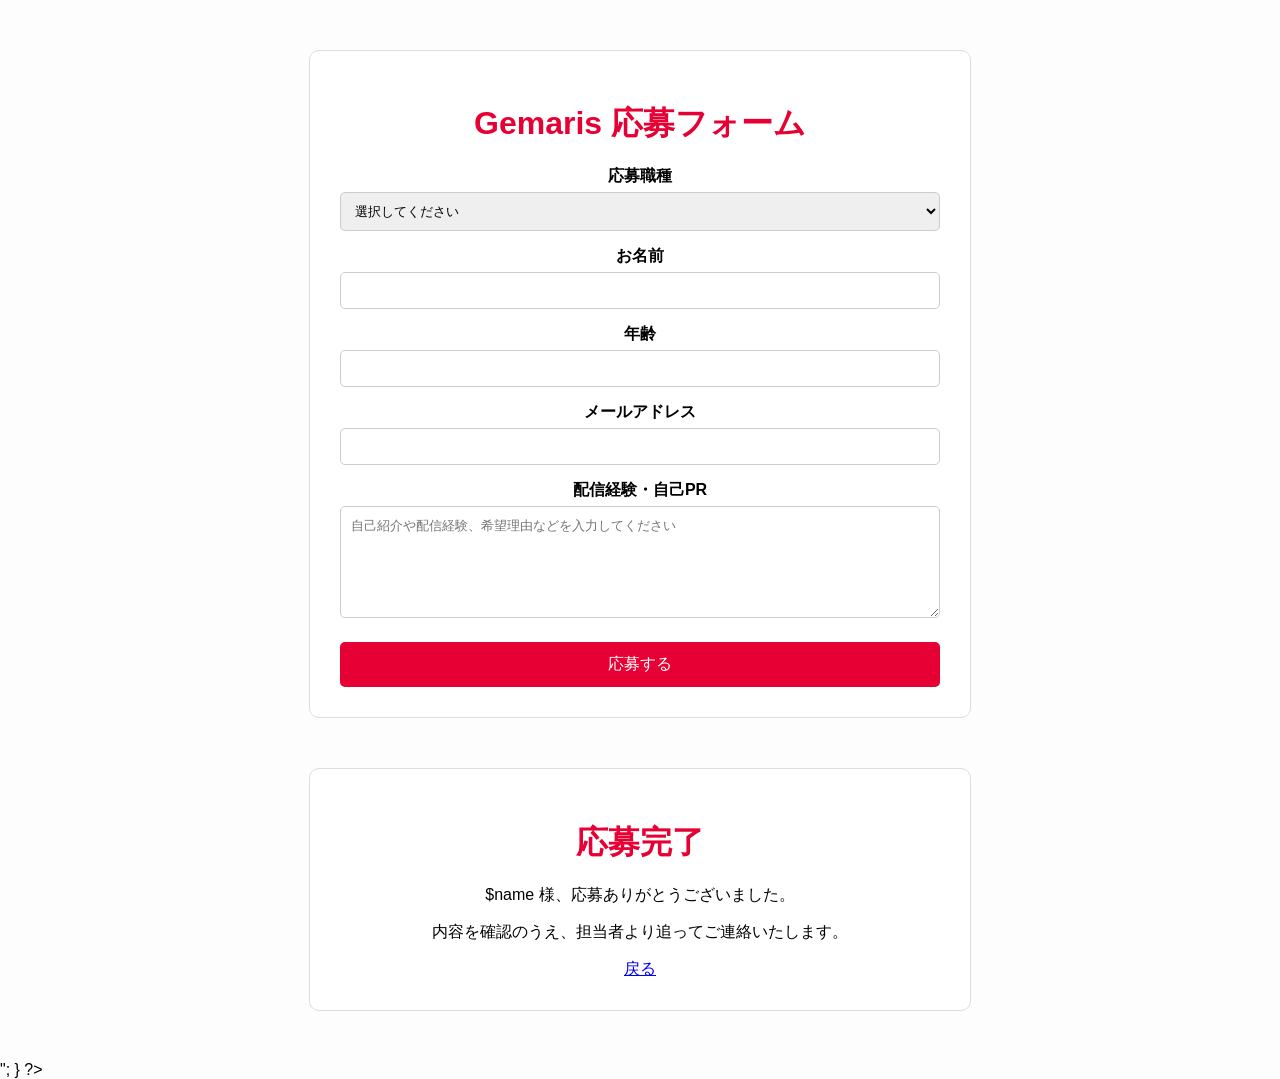
==== apply.html @ 2de3dd11 "Add files via upload" ====
<!DOCTYPE html>
<html lang="ja">
<head>
<meta charset="UTF-8">
<meta name="viewport" content="width=device-width, initial-scale=1.0">
<title>Gemaris 応募フォーム</title>
<style>
body { font-family: Arial; background:#fdfdfd; margin:0; padding:0; }
.container { max-width:600px; margin:50px auto; padding:30px; border:1px solid #ddd; border-radius:10px; background:#fff; }
h1 { text-align:center; margin-bottom:20px; color:#e60033; }
label { display:block; margin-top:15px; font-weight:bold; }
input, select, textarea { width:100%; padding:10px; margin-top:5px; border-radius:5px; border:1px solid #ccc; box-sizing:border-box; }
button { margin-top:20px; padding:12px; width:100%; background:#e60033; color:#fff; font-size:16px; border:none; border-radius:5px; cursor:pointer; }
button:hover { background:#cc0033; }
</style>
</head>
<body>
<div class="container">
<h1>Gemaris 応募フォーム</h1>
<form action="submit_form.php" method="POST">
  <label for="role">応募職種</label>
  <select id="role" name="role" required>
    <option value="">選択してください</option>
    <option value="ライバー">ライバー</option>
    <option value="ライバー兼マネージャー">ライバー兼マネージャー</option>
    <option value="スカウト">スカウト</option>
  </select>

  <label for="name">お名前</label>
  <input type="text" id="name" name="name" required>

  <label for="age">年齢</label>
  <input type="number" id="age" name="age" min="13" required>

  <label for="email">メールアドレス</label>
  <input type="email" id="email" name="email" required>

  <label for="experience">配信経験・自己PR</label>
  <textarea id="experience" name="experience" rows="6" placeholder="自己紹介や配信経験、希望理由などを入力してください" required></textarea>

  <button type="submit">応募する</button>
</form>
</div>
</body>
</html>

<?php
if($_SERVER["REQUEST_METHOD"]=="POST") {
    $role = htmlspecialchars($_POST['role']);
    $name = htmlspecialchars($_POST['name']);
    $age = htmlspecialchars($_POST['age']);
    $email = htmlspecialchars($_POST['email']);
    $experience = htmlspecialchars($_POST['experience']);

    // CSVに保存（応募者データをサーバーに保存）
    $file = 'applications.csv';
    $data = [$role, $name, $age, $email, $experience, date("Y-m-d H:i:s")];
    $fp = fopen($file, 'a');
    fputcsv($fp, $data);
    fclose($fp);

    // 管理者へ通知メール
    $admin_email = "info@wwwgemaris.com"; // ここを管理者メールに変更
    $subject = "新規応募：$name ($role)";
    $message = "応募情報\n\n職種: $role\n名前: $name\n年齢: $age\nメール: $email\n自己PR:\n$experience\n";
    $headers = "From: info@wwwgemaris.com";
    mail($admin_email, $subject, $message, $headers);

    // 応募者へ自動返信メール
    $user_subject = "【Gemaris】応募ありがとうございます";
    $user_message = "$name 様\n\nこの度はGemarisへのご応募ありがとうございます。\n内容を確認のうえ、担当より追ってご連絡いたします。\n\nGemaris運営事務局";
    $user_headers = "From: info@wwwgemaris.com";
    mail($email, $user_subject, $user_message, $user_headers);

    // 完了画面
    echo "<!DOCTYPE html>
    <html lang='ja'>
    <head>
    <meta charset='UTF-8'>
    <meta name='viewport' content='width=device-width, initial-scale=1.0'>
    <title>応募完了</title>
    <style>
    body { font-family: Arial; background:#fdfdfd; margin:0; padding:0; }
    .container { max-width:600px; margin:50px auto; padding:30px; border:1px solid #ddd; border-radius:10px; background:#fff; text-align:center; }
    h1 { color:#e60033; }
    </style>
    </head>
    <body>
    <div class='container'>
    <h1>応募完了</h1>
    <p>$name 様、応募ありがとうございました。</p>
    <p>内容を確認のうえ、担当者より追ってご連絡いたします。</p>
    <a href='index.html'>戻る</a>
    </div>
    </body>
    </html>";
}
?>
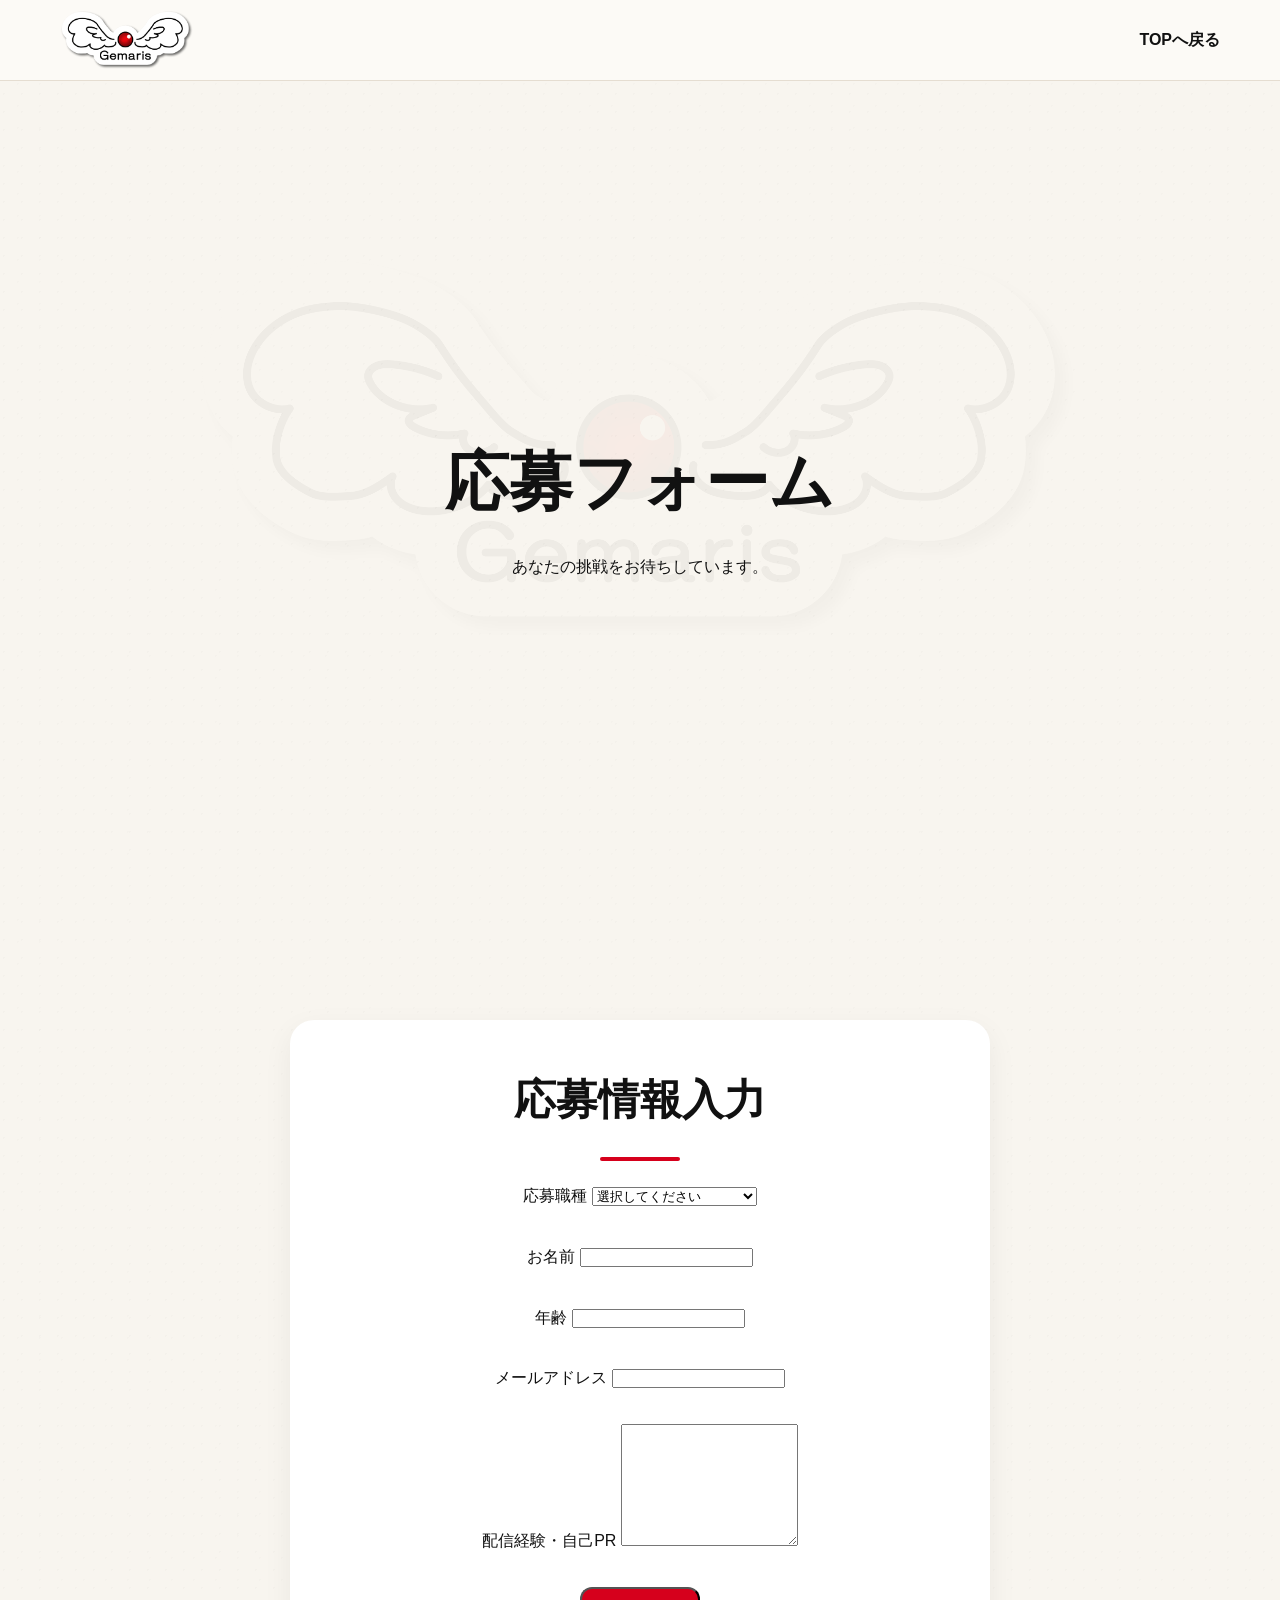
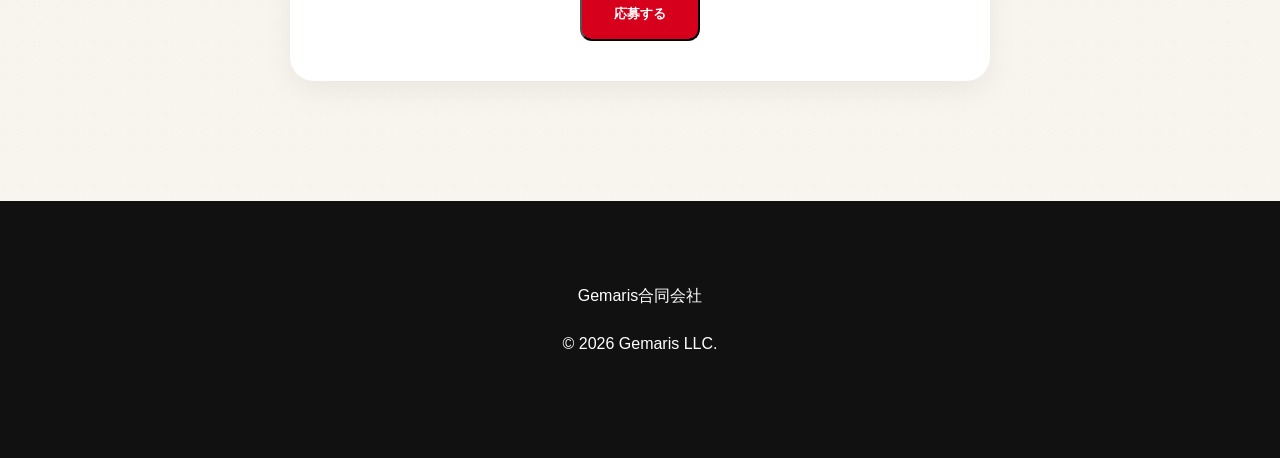
==== commit 60facc4e: "Revamp application form with new layout and styles Updated the application form layout and added a h" ====
--- a/apply.html
+++ b/apply.html
@@ -1,98 +1,209 @@
 <!DOCTYPE html>
 <html lang="ja">
+
 <head>
+
 <meta charset="UTF-8">
 <meta name="viewport" content="width=device-width, initial-scale=1.0">
-<title>Gemaris 応募フォーム</title>
-<style>
-body { font-family: Arial; background:#fdfdfd; margin:0; padding:0; }
-.container { max-width:600px; margin:50px auto; padding:30px; border:1px solid #ddd; border-radius:10px; background:#fff; }
-h1 { text-align:center; margin-bottom:20px; color:#e60033; }
-label { display:block; margin-top:15px; font-weight:bold; }
-input, select, textarea { width:100%; padding:10px; margin-top:5px; border-radius:5px; border:1px solid #ccc; box-sizing:border-box; }
-button { margin-top:20px; padding:12px; width:100%; background:#e60033; color:#fff; font-size:16px; border:none; border-radius:5px; cursor:pointer; }
-button:hover { background:#cc0033; }
-</style>
+
+<title>
+応募フォーム | Gemaris
+</title>
+
+<link rel="stylesheet" href="css/style.css">
+
 </head>
+
 <body>
+
+<header class="header">
+
+<div class="container header-inner">
+
+<a href="index.html">
+
+<img
+src="images/image(24).png"
+alt="Gemaris"
+class="logo">
+
+</a>
+
+<nav>
+
+<a href="index.html">
+TOPへ戻る
+</a>
+
+</nav>
+
+</div>
+
+</header>
+
+<section class="hero">
+
+<div class="hero-background">
+
+<img
+src="images/image(24).png"
+alt=""
+class="hero-logo-bg">
+
+</div>
+
+<div class="container hero-inner">
+
+<h1>
+
+応募フォーム
+
+</h1>
+
+<p class="hero-text">
+
+あなたの挑戦をお待ちしています。
+
+</p>
+
+</div>
+
+</section>
+
+<section class="section">
+
 <div class="container">
-<h1>Gemaris 応募フォーム</h1>
-<form action="submit_form.php" method="POST">
-  <label for="role">応募職種</label>
-  <select id="role" name="role" required>
-    <option value="">選択してください</option>
-    <option value="ライバー">ライバー</option>
-    <option value="ライバー兼マネージャー">ライバー兼マネージャー</option>
-    <option value="スカウト">スカウト</option>
-  </select>
-
-  <label for="name">お名前</label>
-  <input type="text" id="name" name="name" required>
-
-  <label for="age">年齢</label>
-  <input type="number" id="age" name="age" min="13" required>
-
-  <label for="email">メールアドレス</label>
-  <input type="email" id="email" name="email" required>
-
-  <label for="experience">配信経験・自己PR</label>
-  <textarea id="experience" name="experience" rows="6" placeholder="自己紹介や配信経験、希望理由などを入力してください" required></textarea>
-
-  <button type="submit">応募する</button>
+
+<div class="company-link-card">
+
+<h2>
+
+応募情報入力
+
+</h2>
+
+<form
+action="submit_form.php"
+method="POST">
+
+<label>
+
+応募職種
+
+</label>
+
+<select
+name="role"
+required>
+
+<option value="">
+選択してください
+</option>
+
+<option value="ライバー">
+ライバー
+</option>
+
+<option value="ライバー兼マネージャー">
+ライバー兼マネージャー
+</option>
+
+<option value="スカウト">
+スカウト
+</option>
+
+</select>
+
+<br><br>
+
+<label>
+
+お名前
+
+</label>
+
+<input
+type="text"
+name="name"
+required>
+
+<br><br>
+
+<label>
+
+年齢
+
+</label>
+
+<input
+type="number"
+name="age"
+min="13"
+required>
+
+<br><br>
+
+<label>
+
+メールアドレス
+
+</label>
+
+<input
+type="email"
+name="email"
+required>
+
+<br><br>
+
+<label>
+
+配信経験・自己PR
+
+</label>
+
+<textarea
+name="experience"
+rows="8"
+required></textarea>
+
+<br><br>
+
+<button
+type="submit"
+class="button apply-button">
+
+応募する
+
+</button>
+
 </form>
-</div>
+
+</div>
+
+</div>
+
+</section>
+
+<footer class="footer">
+
+<div class="container">
+
+<p>
+
+Gemaris合同会社
+
+</p>
+
+<p>
+
+© 2026 Gemaris LLC.
+
+</p>
+
+</div>
+
+</footer>
+
 </body>
 </html>
-
-<?php
-if($_SERVER["REQUEST_METHOD"]=="POST") {
-    $role = htmlspecialchars($_POST['role']);
-    $name = htmlspecialchars($_POST['name']);
-    $age = htmlspecialchars($_POST['age']);
-    $email = htmlspecialchars($_POST['email']);
-    $experience = htmlspecialchars($_POST['experience']);
-
-    // CSVに保存（応募者データをサーバーに保存）
-    $file = 'applications.csv';
-    $data = [$role, $name, $age, $email, $experience, date("Y-m-d H:i:s")];
-    $fp = fopen($file, 'a');
-    fputcsv($fp, $data);
-    fclose($fp);
-
-    // 管理者へ通知メール
-    $admin_email = "info@wwwgemaris.com"; // ここを管理者メールに変更
-    $subject = "新規応募：$name ($role)";
-    $message = "応募情報\n\n職種: $role\n名前: $name\n年齢: $age\nメール: $email\n自己PR:\n$experience\n";
-    $headers = "From: info@wwwgemaris.com";
-    mail($admin_email, $subject, $message, $headers);
-
-    // 応募者へ自動返信メール
-    $user_subject = "【Gemaris】応募ありがとうございます";
-    $user_message = "$name 様\n\nこの度はGemarisへのご応募ありがとうございます。\n内容を確認のうえ、担当より追ってご連絡いたします。\n\nGemaris運営事務局";
-    $user_headers = "From: info@wwwgemaris.com";
-    mail($email, $user_subject, $user_message, $user_headers);
-
-    // 完了画面
-    echo "<!DOCTYPE html>
-    <html lang='ja'>
-    <head>
-    <meta charset='UTF-8'>
-    <meta name='viewport' content='width=device-width, initial-scale=1.0'>
-    <title>応募完了</title>
-    <style>
-    body { font-family: Arial; background:#fdfdfd; margin:0; padding:0; }
-    .container { max-width:600px; margin:50px auto; padding:30px; border:1px solid #ddd; border-radius:10px; background:#fff; text-align:center; }
-    h1 { color:#e60033; }
-    </style>
-    </head>
-    <body>
-    <div class='container'>
-    <h1>応募完了</h1>
-    <p>$name 様、応募ありがとうございました。</p>
-    <p>内容を確認のうえ、担当者より追ってご連絡いたします。</p>
-    <a href='index.html'>戻る</a>
-    </div>
-    </body>
-    </html>";
-}
-?>
--- a/css/style.css
+++ b/css/style.css
@@ -0,0 +1,1294 @@
+:root{
+
+  --gem-red:#D6001C;
+  --gem-red-dark:#B50018;
+
+  --gem-black:#111111;
+  --gem-gray:#666666;
+
+  --gem-paper:#F8F5EF;
+  --gem-paper-light:#FCFAF6;
+
+  --gem-border:#E5DDD1;
+
+  --discord:#5865F2;
+
+  --shadow:
+  0 10px 30px rgba(0,0,0,.06);
+
+}
+
+*{
+  margin:0;
+  padding:0;
+  box-sizing:border-box;
+}
+
+html{
+  scroll-behavior:smooth;
+}
+
+body{
+
+  font-family:
+  "Hiragino Sans",
+  "Yu Gothic",
+  sans-serif;
+
+  color:var(--gem-black);
+
+  line-height:1.9;
+
+  background:
+
+  radial-gradient(
+  circle at 20% 20%,
+  rgba(0,0,0,.015) 1px,
+  transparent 1px),
+
+  radial-gradient(
+  circle at 80% 80%,
+  rgba(0,0,0,.01) 1px,
+  transparent 1px),
+
+  var(--gem-paper);
+
+  background-size:
+  18px 18px,
+  22px 22px,
+  auto;
+
+}
+
+img{
+  max-width:100%;
+  display:block;
+}
+
+a{
+  text-decoration:none;
+}
+
+.container{
+
+  width:100%;
+  max-width:1200px;
+
+  margin:auto;
+
+  padding:0 20px;
+
+}
+
+.section{
+
+  padding:120px 0;
+
+}
+
+h1{
+
+  font-size:4rem;
+  line-height:1.4;
+
+  margin-bottom:25px;
+
+}
+
+h2{
+
+  font-size:2.6rem;
+
+  text-align:center;
+
+  margin-bottom:20px;
+
+  position:relative;
+
+}
+
+h2::after{
+
+  content:"";
+
+  width:80px;
+  height:4px;
+
+  background:var(--gem-red);
+
+  display:block;
+
+  margin:18px auto 0;
+
+  border-radius:999px;
+
+}
+
+h3{
+
+  margin-bottom:15px;
+
+}
+
+p{
+
+  margin-bottom:18px;
+
+}
+
+.section-lead{
+
+  max-width:800px;
+
+  margin:0 auto 60px;
+
+  text-align:center;
+
+  color:var(--gem-gray);
+
+}
+
+ul{
+
+  padding-left:20px;
+
+}
+
+li{
+
+  margin-bottom:10px;
+
+}
+
+/* ======================
+HEADER
+====================== */
+
+.header{
+
+  position:fixed;
+
+  top:0;
+  left:0;
+
+  width:100%;
+
+  background:
+  rgba(252,250,246,.96);
+
+  backdrop-filter:blur(10px);
+
+  border-bottom:
+  1px solid var(--gem-border);
+
+  z-index:9999;
+
+}
+
+.header-inner{
+
+  height:80px;
+
+  display:flex;
+
+  justify-content:space-between;
+
+  align-items:center;
+
+}
+
+.logo{
+
+  height:60px;
+
+}
+
+.header nav{
+
+  display:flex;
+
+  gap:20px;
+
+  align-items:center;
+
+}
+
+.header nav a{
+
+  color:var(--gem-black);
+
+  font-weight:600;
+
+  transition:.3s;
+
+}
+
+.header nav a:hover{
+
+  color:var(--gem-red);
+
+}
+
+.apply-btn{
+
+  background:var(--gem-red);
+
+  color:white !important;
+
+  padding:10px 18px;
+
+  border-radius:10px;
+
+}
+
+/* ======================
+BUTTON
+====================== */
+
+.button{
+
+  display:inline-block;
+
+  padding:16px 32px;
+
+  border-radius:12px;
+
+  font-weight:700;
+
+  transition:.3s;
+
+}
+
+.apply-button{
+
+  background:var(--gem-red);
+
+  color:white;
+
+}
+
+.apply-button:hover{
+
+  background:var(--gem-red-dark);
+
+  transform:translateY(-3px);
+
+}
+
+.discord-button{
+
+  background:var(--discord);
+
+  color:white;
+
+}
+
+.discord-button:hover{
+
+  transform:translateY(-3px);
+
+}
+
+/* ======================
+HERO
+====================== */
+
+.hero{
+
+  min-height:100vh;
+
+  display:flex;
+
+  align-items:center;
+
+  justify-content:center;
+
+  text-align:center;
+
+  position:relative;
+
+  overflow:hidden;
+
+  padding-top:120px;
+
+}
+
+.hero-logo-bg{
+
+  position:absolute;
+
+  top:50%;
+  left:50%;
+
+  width:900px;
+
+  max-width:90vw;
+
+  transform:
+  translate(-50%,-50%);
+
+  opacity:.04;
+
+}
+
+.hero-inner{
+
+  position:relative;
+
+  z-index:10;
+
+}
+
+.hero-logo{
+
+  height:240px;
+
+  margin:auto;
+
+  margin-bottom:30px;
+
+}
+
+.hero-category{
+
+  color:var(--gem-red);
+
+  font-weight:700;
+
+  letter-spacing:.2em;
+
+  margin-bottom:20px;
+
+}
+
+.hero-text{
+
+  max-width:700px;
+
+  margin:auto;
+
+}
+
+.hero-buttons{
+
+  margin-top:40px;
+
+  display:flex;
+
+  justify-content:center;
+
+  gap:20px;
+
+  flex-wrap:wrap;
+
+}
+/* ======================
+CARD 共通
+====================== */
+
+.concept-card,
+.origin-card,
+.support-card,
+.plan-card,
+.manual-card,
+.company-link-card,
+.business-card{
+
+  background:white;
+
+  border-radius:24px;
+
+  padding:40px;
+
+  box-shadow:var(--shadow);
+
+  transition:.3s;
+
+}
+
+.concept-card:hover,
+.origin-card:hover,
+.support-card:hover,
+.plan-card:hover,
+.manual-card:hover{
+
+  transform:translateY(-8px);
+
+}
+
+/* ======================
+GRID
+====================== */
+
+.concept-grid{
+
+  display:grid;
+
+  grid-template-columns:
+  repeat(3,1fr);
+
+  gap:30px;
+
+}
+
+.plan-grid{
+
+  display:grid;
+
+  grid-template-columns:
+  repeat(2,1fr);
+
+  gap:30px;
+
+}
+
+.support-grid{
+
+  display:grid;
+
+  grid-template-columns:
+  repeat(3,1fr);
+
+  gap:30px;
+
+}
+
+.manual-grid{
+
+  display:grid;
+
+  grid-template-columns:
+  repeat(3,1fr);
+
+  gap:30px;
+
+}
+
+.business-grid{
+
+  display:grid;
+
+  grid-template-columns:
+  repeat(3,1fr);
+
+  gap:30px;
+
+}
+
+/* ======================
+Gemaris由来
+====================== */
+
+.concept-icon{
+
+  font-size:3rem;
+
+  margin-bottom:20px;
+
+}
+
+.origin-message{
+
+  margin-top:60px;
+
+  background:white;
+
+  border-radius:24px;
+
+  padding:50px;
+
+  text-align:center;
+
+  box-shadow:var(--shadow);
+
+}
+
+/* ======================
+CHARACTER SECTION
+====================== */
+
+.character-section{
+
+  padding:120px 0;
+
+}
+
+.character-layout{
+
+  display:grid;
+
+  grid-template-columns:
+  450px 1fr;
+
+  gap:80px;
+
+  align-items:center;
+
+}
+
+.character-layout.reverse{
+
+  grid-template-columns:
+  1fr 450px;
+
+}
+
+.character-image{
+
+  text-align:center;
+
+}
+
+.character-image img{
+
+  width:100%;
+
+  max-width:450px;
+
+  margin:auto;
+
+}
+
+.character-content{
+
+  font-size:1.05rem;
+
+}
+
+.character-content h2{
+
+  text-align:left;
+
+  margin-bottom:15px;
+
+}
+
+.character-content h2::after{
+
+  display:none;
+
+}
+
+.role{
+
+  display:inline-block;
+
+  background:
+  rgba(214,0,28,.08);
+
+  color:var(--gem-red);
+
+  padding:8px 14px;
+
+  border-radius:999px;
+
+  font-weight:700;
+
+  margin-bottom:20px;
+
+}
+
+.character-content h3{
+
+  color:var(--gem-red);
+
+  margin-bottom:20px;
+
+}
+
+/* ======================
+MESSAGE
+====================== */
+
+.message-layout{
+
+  display:grid;
+
+  grid-template-columns:
+  420px 1fr;
+
+  gap:60px;
+
+  align-items:center;
+
+}
+
+.message-image img{
+
+  border-radius:24px;
+
+}
+
+.message-content{
+
+  font-size:1.05rem;
+
+}
+
+.message-sign{
+
+  margin-top:30px;
+
+  font-weight:700;
+
+  color:var(--gem-red);
+
+}
+
+/* ======================
+SUPPORT
+====================== */
+
+.support-card{
+
+  text-align:center;
+
+}
+
+.support-card h3{
+
+  color:var(--gem-red);
+
+  margin-bottom:20px;
+
+}
+
+.support-card ul{
+
+  text-align:left;
+
+}
+
+/* ======================
+PLAN
+====================== */
+
+.plan-card{
+
+  position:relative;
+
+}
+
+.plan-card h3{
+
+  color:var(--gem-red);
+
+}
+
+.plan-rate{
+
+  font-size:1.8rem;
+
+  font-weight:700;
+
+  margin-bottom:20px;
+
+  color:var(--gem-red);
+
+}
+
+.featured{
+
+  border:
+  3px solid var(--gem-red);
+
+}
+
+.featured::before{
+
+  content:"おすすめ";
+
+  position:absolute;
+
+  top:-15px;
+  right:20px;
+
+  background:var(--gem-red);
+
+  color:white;
+
+  padding:6px 14px;
+
+  border-radius:999px;
+
+  font-size:.8rem;
+
+  font-weight:700;
+
+}
+
+/* ======================
+MANUAL
+====================== */
+
+.manual-card{
+
+  color:var(--gem-black);
+
+}
+
+.manual-card:hover{
+
+  transform:translateY(-8px);
+
+}
+
+.manual-card h3{
+
+  color:var(--gem-red);
+
+}
+
+/* ======================
+COMPANY LINK
+====================== */
+
+.company-link-card{
+
+  max-width:700px;
+
+  margin:auto;
+
+  text-align:center;
+
+}
+
+.company-link-card h3{
+
+  font-size:1.8rem;
+
+  color:var(--gem-red);
+
+}
+
+/* ======================
+BUSINESS
+====================== */
+
+.business-card{
+
+  text-align:center;
+
+}
+
+.business-card h3{
+
+  color:var(--gem-red);
+
+}
+
+/* ======================
+EQUIPMENT
+====================== */
+
+.equipment-grid{
+
+  display:grid;
+
+  grid-template-columns:
+  repeat(4,1fr);
+
+  gap:25px;
+
+  margin-top:50px;
+
+}
+
+.equipment-item{
+
+  background:white;
+
+  padding:35px 20px;
+
+  border-radius:20px;
+
+  text-align:center;
+
+  box-shadow:var(--shadow);
+
+  transition:.3s;
+
+  font-size:2rem;
+
+}
+
+.equipment-item:hover{
+
+  transform:translateY(-8px);
+
+}
+
+.equipment-item h3{
+
+  margin-top:15px;
+
+  font-size:1rem;
+
+  color:var(--gem-black);
+
+}
+
+/* ======================
+EXPENSE
+====================== */
+
+.expense-grid{
+
+  display:grid;
+
+  grid-template-columns:
+  repeat(4,1fr);
+
+  gap:25px;
+
+  margin-top:50px;
+
+  margin-bottom:50px;
+
+}
+
+.expense-card{
+
+  background:white;
+
+  padding:35px 20px;
+
+  border-radius:20px;
+
+  text-align:center;
+
+  box-shadow:var(--shadow);
+
+  transition:.3s;
+
+  font-size:2rem;
+
+}
+
+.expense-card:hover{
+
+  transform:translateY(-8px);
+
+}
+
+.expense-card h3{
+
+  margin-top:15px;
+
+  font-size:1rem;
+
+  color:var(--gem-black);
+
+}
+
+/* ======================
+FAQ
+====================== */
+
+.faq-list{
+
+  max-width:1000px;
+
+  margin:auto;
+
+}
+
+.faq-list dt{
+
+  background:white;
+
+  padding:22px 28px;
+
+  border-left:
+  6px solid var(--gem-red);
+
+  border-radius:12px;
+
+  font-weight:700;
+
+  margin-top:20px;
+
+  box-shadow:var(--shadow);
+
+}
+
+.faq-list dd{
+
+  background:#fffdfa;
+
+  padding:25px 30px;
+
+  margin-top:10px;
+
+  margin-bottom:20px;
+
+  border-radius:12px;
+
+  color:var(--gem-gray);
+
+}
+
+/* ======================
+CTA
+====================== */
+
+.cta-section{
+
+  text-align:center;
+
+}
+
+.cta-buttons{
+
+  margin-top:50px;
+
+  display:flex;
+
+  justify-content:center;
+
+  gap:20px;
+
+  flex-wrap:wrap;
+
+}
+
+/* ======================
+DISCORD
+====================== */
+
+.discord-section{
+
+  background:
+  linear-gradient(
+  135deg,
+  #D6001C,
+  #9B0015);
+
+  color:white;
+
+  text-align:center;
+
+}
+
+.discord-section h2{
+
+  color:white;
+
+}
+
+.discord-section h2::after{
+
+  background:white;
+
+}
+
+.discord-section p{
+
+  color:white;
+
+}
+
+/* ======================
+FOOTER
+====================== */
+
+.footer{
+
+  background:#111111;
+
+  color:white;
+
+  padding:80px 0;
+
+  text-align:center;
+
+}
+
+.footer-logo img{
+
+  height:120px;
+
+  margin:auto;
+
+  margin-bottom:30px;
+
+}
+
+.footer-links{
+
+  display:flex;
+
+  justify-content:center;
+
+  gap:25px;
+
+  flex-wrap:wrap;
+
+  margin-bottom:40px;
+
+}
+
+.footer-links a{
+
+  color:white;
+
+}
+
+.footer-links a:hover{
+
+  color:#ffb3bc;
+
+}
+
+.copyright{
+
+  opacity:.7;
+
+  font-size:.9rem;
+
+}
+
+/* ======================
+COMPANY PAGE
+====================== */
+
+.company-table{
+
+  width:100%;
+
+  border-collapse:collapse;
+
+  background:white;
+
+  box-shadow:var(--shadow);
+
+  border-radius:20px;
+
+  overflow:hidden;
+
+}
+
+.company-table th{
+
+  width:260px;
+
+  background:#faf4f4;
+
+  text-align:left;
+
+  padding:20px;
+
+  border-bottom:
+  1px solid var(--gem-border);
+
+}
+
+.company-table td{
+
+  padding:20px;
+
+  border-bottom:
+  1px solid var(--gem-border);
+
+}
+
+.company-table tr:last-child th,
+.company-table tr:last-child td{
+
+  border-bottom:none;
+
+}
+
+/* ======================
+RESPONSIVE
+====================== */
+
+@media(max-width:1100px){
+
+  .concept-grid,
+  .support-grid,
+  .manual-grid,
+  .business-grid{
+
+    grid-template-columns:
+    repeat(2,1fr);
+
+  }
+
+  .equipment-grid,
+  .expense-grid{
+
+    grid-template-columns:
+    repeat(2,1fr);
+
+  }
+
+}
+
+@media(max-width:900px){
+
+  h1{
+
+    font-size:2.8rem;
+
+  }
+
+  h2{
+
+    font-size:2rem;
+
+  }
+
+  .character-layout,
+  .character-layout.reverse,
+  .message-layout{
+
+    grid-template-columns:
+    1fr;
+
+    gap:40px;
+
+  }
+
+  .character-content h2{
+
+    text-align:center;
+
+  }
+
+  .message-content{
+
+    text-align:center;
+
+  }
+
+  .plan-grid{
+
+    grid-template-columns:
+    1fr;
+
+  }
+
+}
+
+@media(max-width:768px){
+
+  .header-inner{
+
+    flex-direction:column;
+
+    height:auto;
+
+    padding:15px 0;
+
+  }
+
+  .header nav{
+
+    flex-wrap:wrap;
+
+    justify-content:center;
+
+    margin-top:15px;
+
+  }
+
+  .hero{
+
+    padding-top:180px;
+
+  }
+
+  .hero-logo{
+
+    height:140px;
+
+  }
+
+  h1{
+
+    font-size:2.1rem;
+
+  }
+
+  h2{
+
+    font-size:1.8rem;
+
+  }
+
+  .section{
+
+    padding:80px 0;
+
+  }
+
+  .hero-buttons,
+  .cta-buttons{
+
+    flex-direction:column;
+
+    align-items:center;
+
+  }
+
+  .button{
+
+    width:100%;
+
+    max-width:320px;
+
+    text-align:center;
+
+  }
+
+  .concept-grid,
+  .support-grid,
+  .manual-grid,
+  .business-grid,
+  .equipment-grid,
+  .expense-grid{
+
+    grid-template-columns:
+    1fr;
+
+  }
+
+  .company-table th,
+  .company-table td{
+
+    display:block;
+
+    width:100%;
+
+  }
+
+  .company-table th{
+
+    border-bottom:none;
+
+  }
+
+}
+
+@media(max-width:480px){
+
+  .hero-logo{
+
+    height:110px;
+
+  }
+
+  h1{
+
+    font-size:1.8rem;
+
+  }
+
+  .logo{
+
+    height:50px;
+
+  }
+
+}
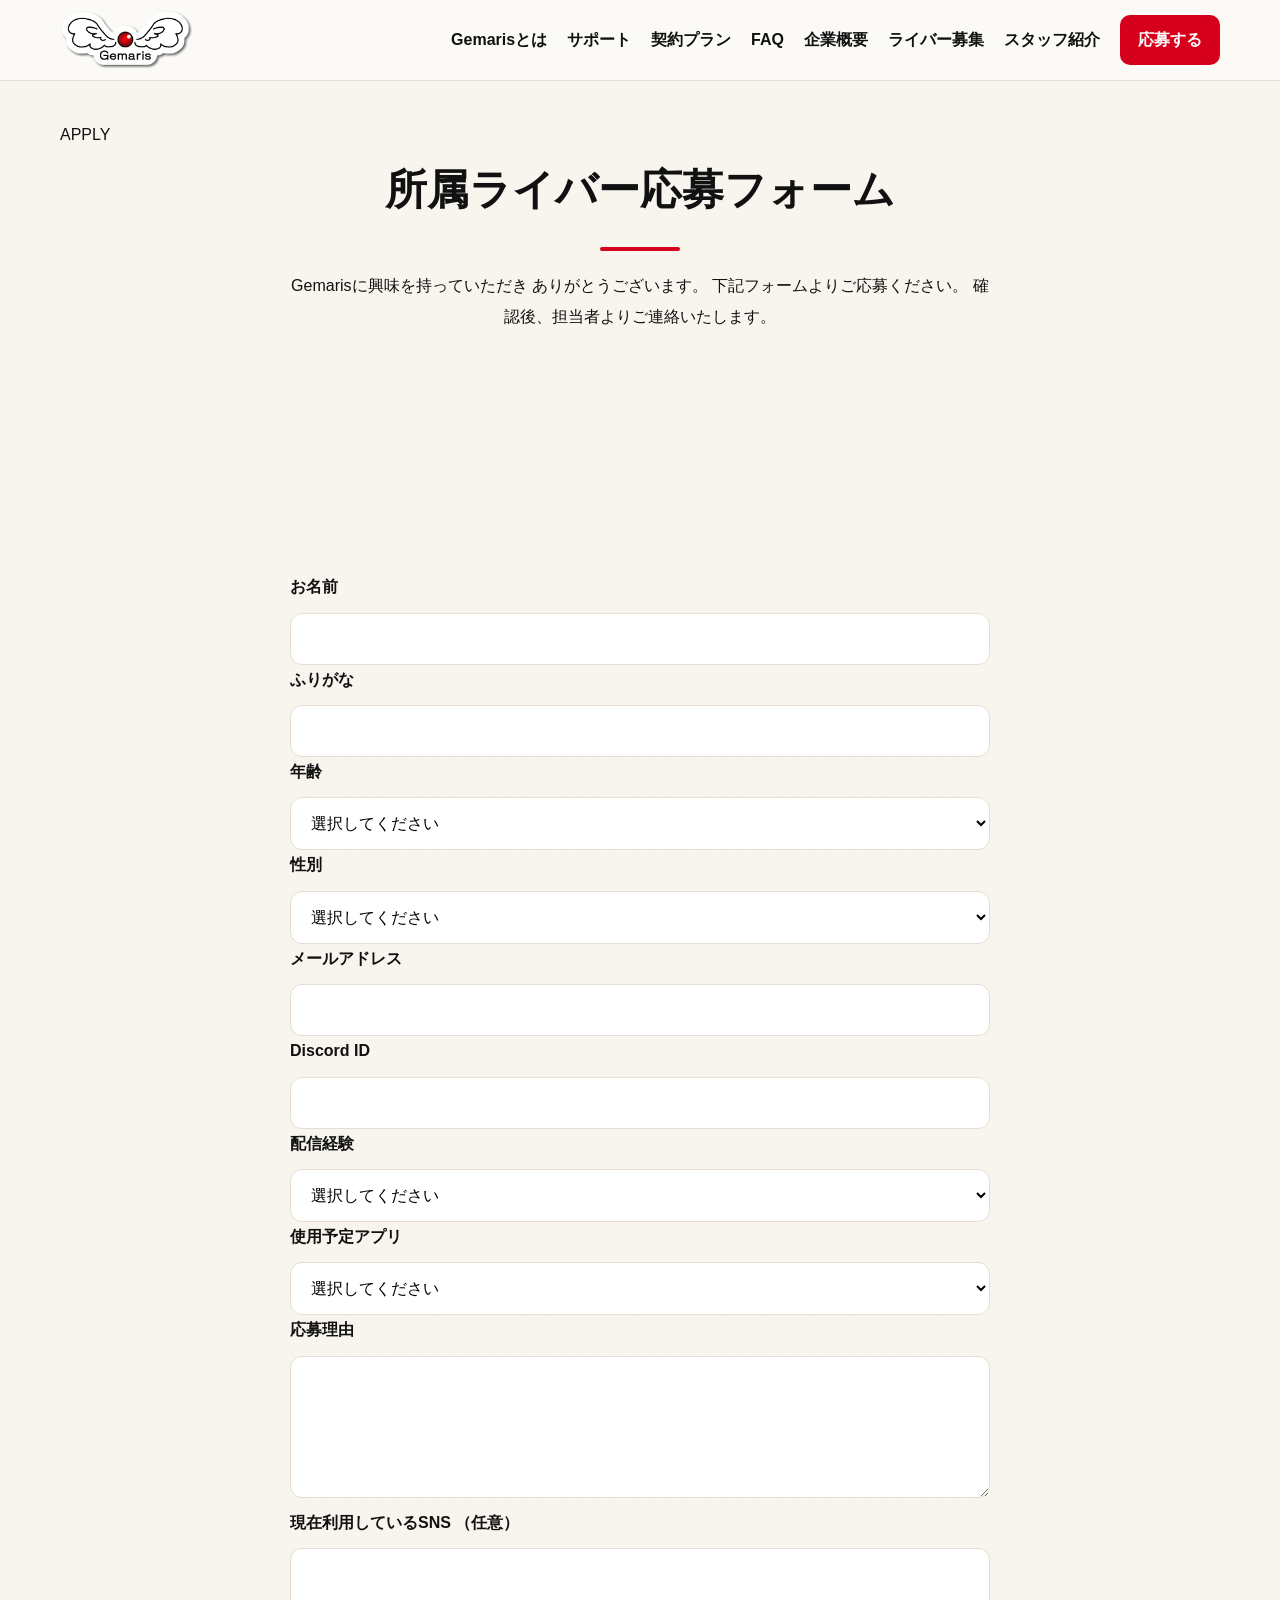
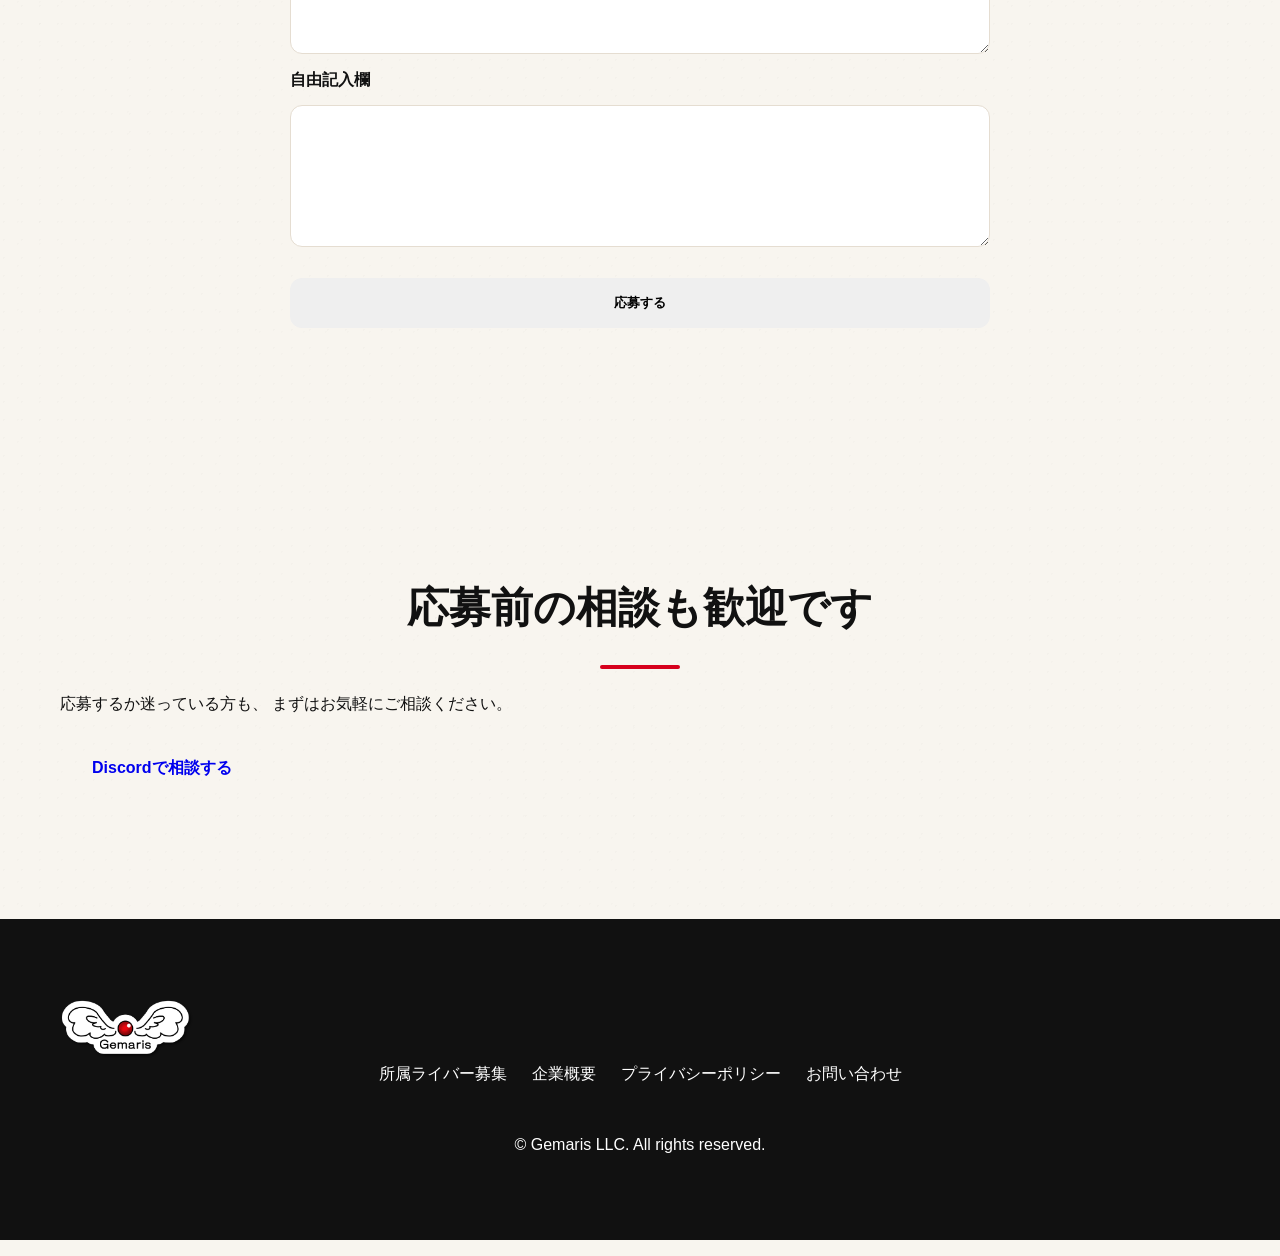
==== commit c003e625: "Add files via upload" ====
--- a/apply.html
+++ b/apply.html
@@ -6,11 +6,13 @@
 <meta charset="UTF-8">
 <meta name="viewport" content="width=device-width, initial-scale=1.0">
 
-<title>
-応募フォーム | Gemaris
-</title>
-
-<link rel="stylesheet" href="css/style.css">
+<title>応募フォーム｜Gemaris</title>
+
+<meta name="description"
+content="Gemaris所属ライバー応募フォーム">
+
+<link rel="stylesheet"
+href="css/style.css">
 
 </head>
 
@@ -23,17 +25,22 @@
 <a href="index.html">
 
 <img
-src="images/image(24).png"
+src="images/logo.png"
 alt="Gemaris"
 class="logo">
 
 </a>
 
-<nav>
-
-<a href="index.html">
-TOPへ戻る
-</a>
+<nav class="nav">
+
+<a href="#about">Gemarisとは</a>
+<a href="#support">サポート</a>
+<a href="#plans">契約プラン</a>
+<a href="#faq">FAQ</a>
+<a href="company.html">企業概要</a>
+<a href="recruit.html">ライバー募集</a>
+<a href="staff.html">スタッフ紹介</a>
+<a href="apply.html" class="apply-btn">応募する</a>
 
 </nav>
 
@@ -41,28 +48,30 @@
 
 </header>
 
-<section class="hero">
-
-<div class="hero-background">
-
-<img
-src="images/image(24).png"
-alt=""
-class="hero-logo-bg">
-
-</div>
-
-<div class="container hero-inner">
-
-<h1>
-
-応募フォーム
-
-</h1>
-
-<p class="hero-text">
-
-あなたの挑戦をお待ちしています。
+<section class="page-hero section">
+
+<div class="container">
+
+<div class="section-title">
+
+<span>APPLY</span>
+
+<h2>
+
+所属ライバー応募フォーム
+
+</h2>
+
+</div>
+
+<p style="text-align:center; max-width:700px; margin:0 auto;">
+
+Gemarisに興味を持っていただき
+ありがとうございます。
+
+下記フォームよりご応募ください。
+
+確認後、担当者よりご連絡いたします。
 
 </p>
 
@@ -74,47 +83,12 @@
 
 <div class="container">
 
-<div class="company-link-card">
-
-<h2>
-
-応募情報入力
-
-</h2>
-
 <form
-action="submit_form.php"
-method="POST">
-
-<label>
-
-応募職種
-
-</label>
-
-<select
-name="role"
-required>
-
-<option value="">
-選択してください
-</option>
-
-<option value="ライバー">
-ライバー
-</option>
-
-<option value="ライバー兼マネージャー">
-ライバー兼マネージャー
-</option>
-
-<option value="スカウト">
-スカウト
-</option>
-
-</select>
-
-<br><br>
+action="thanks.html"
+method="post"
+class="apply-form">
+
+<div class="form-group">
 
 <label>
 
@@ -127,7 +101,23 @@
 name="name"
 required>
 
-<br><br>
+</div>
+
+<div class="form-group">
+
+<label>
+
+ふりがな
+
+</label>
+
+<input
+type="text"
+name="kana">
+
+</div>
+
+<div class="form-group">
 
 <label>
 
@@ -135,13 +125,52 @@
 
 </label>
 
-<input
-type="number"
+<select
 name="age"
-min="13"
 required>
 
-<br><br>
+<option value="">
+
+選択してください
+
+</option>
+
+<option>18歳未満</option>
+<option>18〜22歳</option>
+<option>23〜29歳</option>
+<option>30〜39歳</option>
+<option>40歳以上</option>
+
+</select>
+
+</div>
+
+<div class="form-group">
+
+<label>
+
+性別
+
+</label>
+
+<select name="gender">
+
+<option value="">
+
+選択してください
+
+</option>
+
+<option>女性</option>
+<option>男性</option>
+<option>その他</option>
+<option>回答しない</option>
+
+</select>
+
+</div>
+
+<div class="form-group">
 
 <label>
 
@@ -154,24 +183,142 @@
 name="email"
 required>
 
-<br><br>
-
-<label>
-
-配信経験・自己PR
+</div>
+
+<div class="form-group">
+
+<label>
+
+Discord ID
+
+</label>
+
+<input
+type="text"
+name="discord">
+
+</div>
+<div class="form-group">
+
+<label>
+
+配信経験
+
+</label>
+
+<select
+name="experience"
+required>
+
+<option value="">
+
+選択してください
+
+</option>
+
+<option>
+
+未経験
+
+</option>
+
+<option>
+
+少しだけある
+
+</option>
+
+<option>
+
+現在活動中
+
+</option>
+
+<option>
+
+過去に活動していた
+
+</option>
+
+</select>
+
+</div>
+
+<div class="form-group">
+
+<label>
+
+使用予定アプリ
+
+</label>
+
+<select
+name="platform">
+
+<option value="">
+
+選択してください
+
+</option>
+
+<option>IRIAM</option>
+<option>REALITY</option>
+<option>Pococha</option>
+<option>17LIVE</option>
+<option>TikTok LIVE</option>
+<option>未定</option>
+
+</select>
+
+</div>
+
+<div class="form-group">
+
+<label>
+
+応募理由
 
 </label>
 
 <textarea
-name="experience"
-rows="8"
+name="reason"
+rows="6"
 required></textarea>
 
-<br><br>
+</div>
+
+<div class="form-group">
+
+<label>
+
+現在利用しているSNS
+（任意）
+
+</label>
+
+<textarea
+name="sns"
+rows="4"></textarea>
+
+</div>
+
+<div class="form-group">
+
+<label>
+
+自由記入欄
+
+</label>
+
+<textarea
+name="message"
+rows="6"></textarea>
+
+</div>
 
 <button
 type="submit"
-class="button apply-button">
+class="button btn-red full-btn">
 
 応募する
 
@@ -181,29 +328,97 @@
 
 </div>
 
-</div>
-
 </section>
 
+<section class="section">
+
+<div class="container">
+
+<div class="contact-discord">
+
+<h2>
+
+応募前の相談も歓迎です
+
+</h2>
+
+<p>
+
+応募するか迷っている方も、
+まずはお気軽にご相談ください。
+
+</p>
+
+<a
+href="https://discord.gg/xxxxx"
+target="_blank"
+class="button btn-discord">
+
+Discordで相談する
+
+</a>
+
+</div>
+
+</div>
+
+</section>
+
 <footer class="footer">
 
+<div class="container footer-inner">
+
+<div>
+
+<img
+src="images/logo.png"
+alt="Gemaris"
+class="logo">
+
+</div>
+
+<div class="footer-links">
+
+<a href="recruit.html">
+
+所属ライバー募集
+
+</a>
+
+<a href="company.html">
+
+企業概要
+
+</a>
+
+<a href="privacy.html">
+
+プライバシーポリシー
+
+</a>
+
+<a href="contact.html">
+
+お問い合わせ
+
+</a>
+
+</div>
+
+</div>
+
 <div class="container">
 
-<p>
-
-Gemaris合同会社
-
-</p>
-
-<p>
-
-© 2026 Gemaris LLC.
-
-</p>
+<div class="footer-bottom">
+
+© Gemaris LLC. All rights reserved.
+
+</div>
 
 </div>
 
 </footer>
 
 </body>
-</html>
+
+</html>
--- a/css/style.css
+++ b/css/style.css
@@ -1292,3 +1292,49 @@
   }
 
 }
+/* ======================
+APPLY FORM
+====================== */
+
+form{
+  max-width:700px;
+  margin:auto;
+}
+
+label{
+  display:block;
+  font-weight:700;
+  margin-bottom:10px;
+  color:var(--gem-black);
+}
+
+input,
+select,
+textarea{
+  width:100%;
+  padding:16px;
+  border:1px solid var(--gem-border);
+  border-radius:12px;
+  background:#fff;
+  font-size:1rem;
+  transition:.3s;
+}
+
+input:focus,
+select:focus,
+textarea:focus{
+  outline:none;
+  border-color:var(--gem-red);
+  box-shadow:0 0 0 4px rgba(214,0,28,.08);
+}
+
+textarea{
+  resize:vertical;
+}
+
+form .button{
+  border:none;
+  cursor:pointer;
+  width:100%;
+  margin-top:20px;
+}
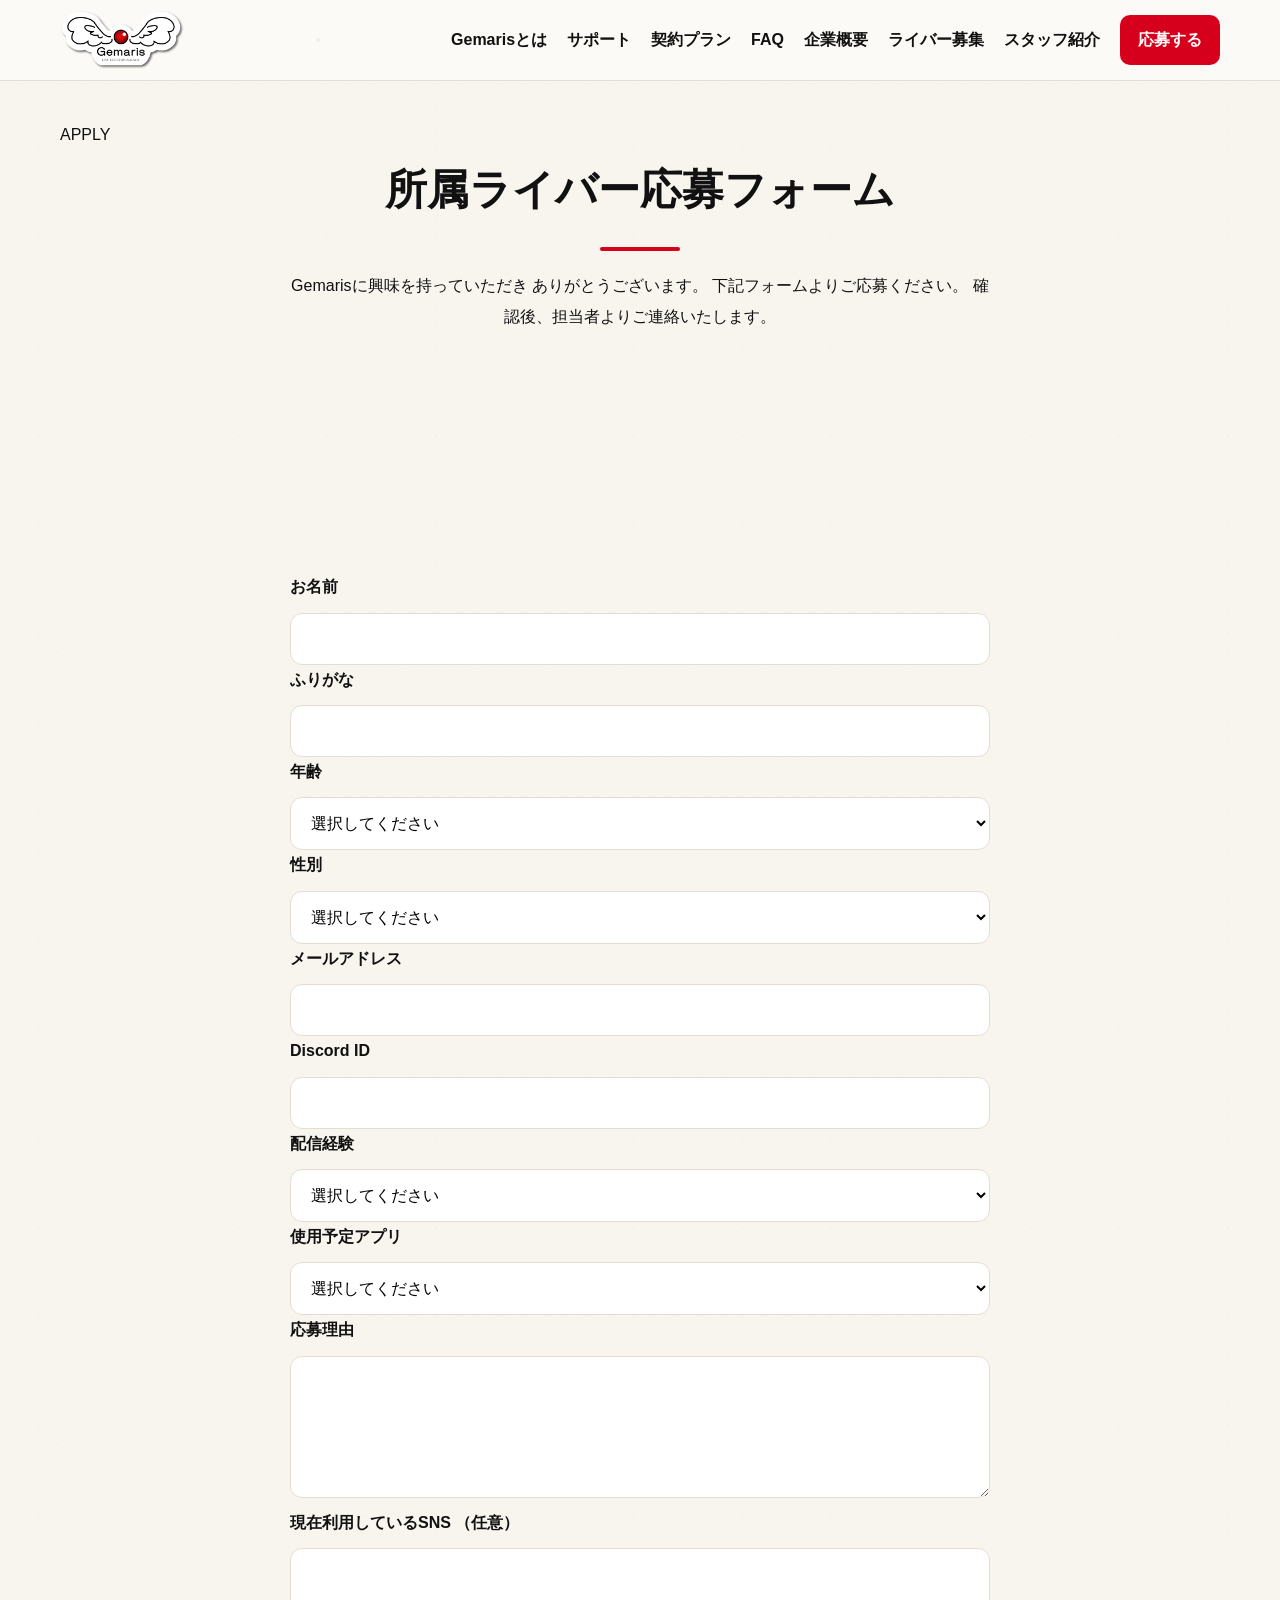
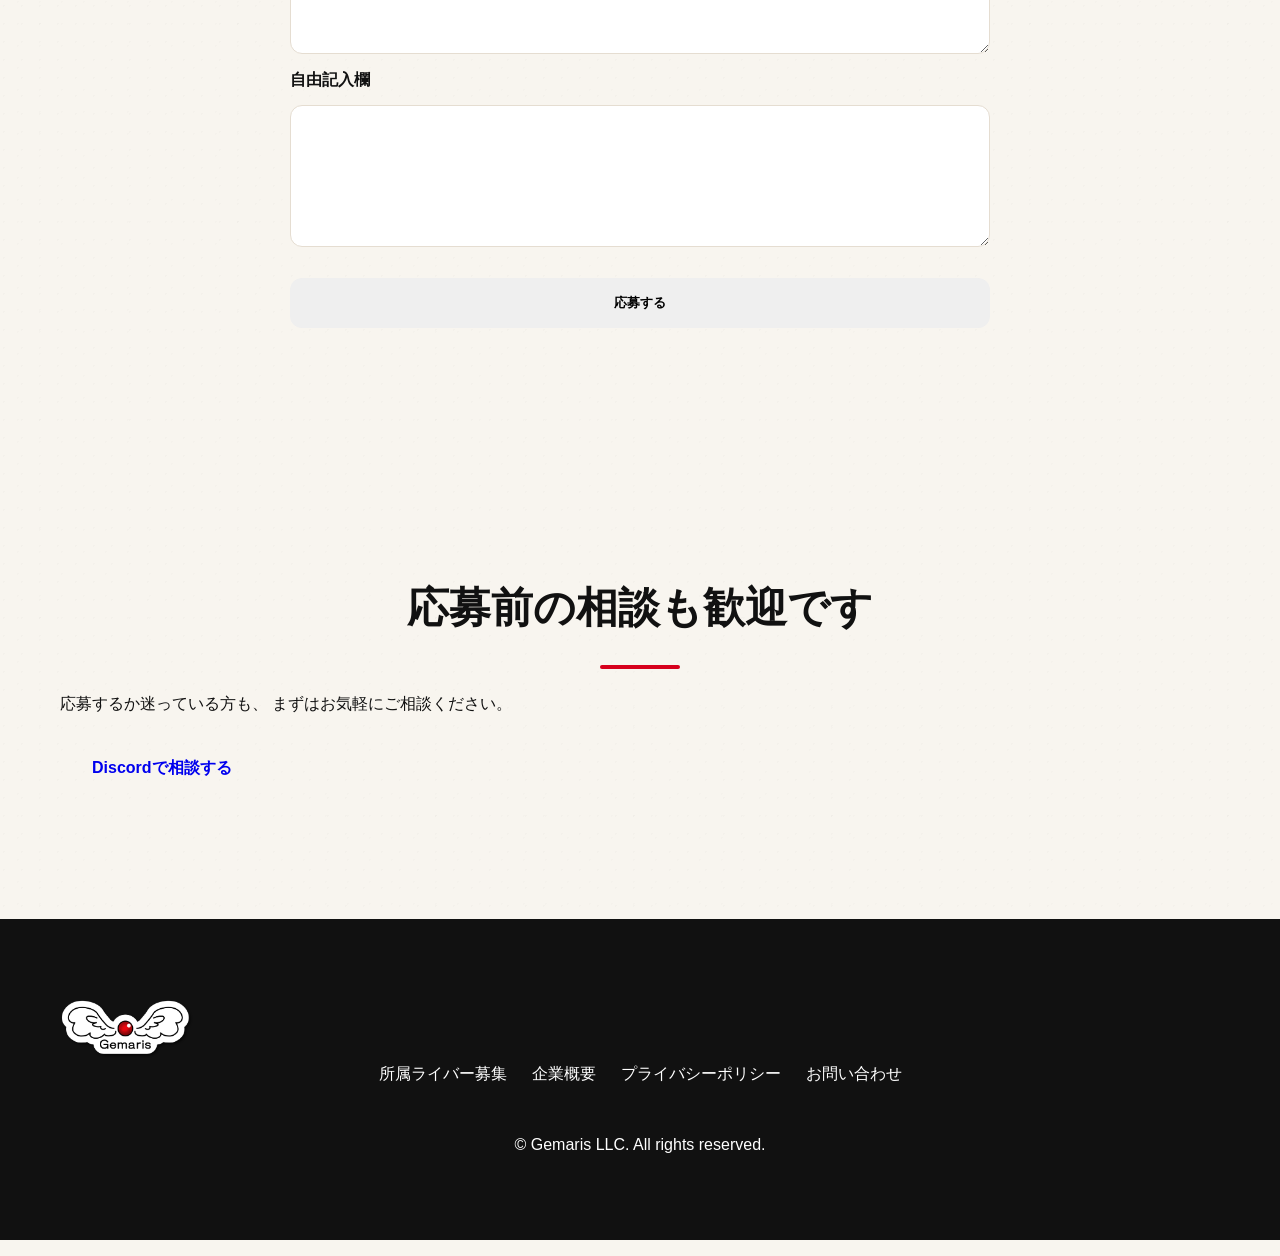
==== commit da6d4fea: "Add files via upload" ====
--- a/apply.html
+++ b/apply.html
@@ -17,37 +17,33 @@
 </head>
 
 <body>
-
+<!-- =========================
+HEADER
+========================= -->
 <header class="header">
-
-<div class="container header-inner">
-
-<a href="index.html">
-
-<img
-src="images/logo.png"
-alt="Gemaris"
-class="logo">
-
-</a>
-
-<nav class="nav">
-
-<a href="#about">Gemarisとは</a>
-<a href="#support">サポート</a>
-<a href="#plans">契約プラン</a>
-<a href="#faq">FAQ</a>
-<a href="company.html">企業概要</a>
-<a href="recruit.html">ライバー募集</a>
-<a href="staff.html">スタッフ紹介</a>
-<a href="apply.html" class="apply-btn">応募する</a>
-
-</nav>
-
-</div>
-
+    <div class="container header-inner">
+        <a href="index.html">
+            <img src="images/image(24).png" alt="Gemaris" class="logo">
+        </a>
+
+        <!-- ハンバーガーボタン -->
+        <button class="hamburger" id="js-hamburger">
+            <span></span><span></span><span></span>
+        </button>
+
+        <!-- ナビゲーション本体 -->
+        <nav class="nav-menu" id="js-nav-menu">
+            <a href="#about">Gemarisとは</a>
+            <a href="#support">サポート</a>
+            <a href="#plans">契約プラン</a>
+            <a href="#faq">FAQ</a>
+            <a href="company.html">企業概要</a>
+            <a href="recruit.html">ライバー募集</a>
+            <a href="staff.html">スタッフ紹介</a>
+            <a href="apply.html" class="apply-btn">応募する</a>
+        </nav>
+    </div>
 </header>
-
 <section class="page-hero section">
 
 <div class="container">
@@ -418,7 +414,31 @@
 </div>
 
 </footer>
-
+<script>
+    const hamburger = document.getElementById('js-hamburger');
+    const navMenu = document.getElementById('js-nav-menu');
+
+    // ハンバーガーボタンのクリックイベント
+    hamburger.addEventListener('click', () => {
+        navMenu.classList.toggle('is-active');
+    });
+
+    // 💡 別のページから「戻る」で戻ってきたときに状態を完全リセットする魔法の処理
+    window.addEventListener('pageshow', (event) => {
+        // キャッシュから読み込まれた場合（戻るボタンなど）でも強制リセット
+        if (navMenu) {
+            navMenu.classList.remove('is-active');
+        }
+    });
+
+    // リンクをクリックしてメニューが閉じないバグもついでに予防（念のため）
+    const navLinks = navMenu.querySelectorAll('a');
+    navLinks.forEach(link => {
+        link.addEventListener('click', () => {
+            navMenu.classList.remove('is-active');
+        });
+    });
+</script>
 </body>
 
 </html>
--- a/css/style.css
+++ b/css/style.css
@@ -1338,3 +1338,68 @@
   width:100%;
   margin-top:20px;
 }
+/* スマホ向けレスポンシブ対応（style.cssの末尾に追加） */
+@media (max-width: 768px) {
+  /* ヘッダーの調整 */
+  .header-inner {
+    flex-direction: column;
+    gap: 15px;
+    padding: 10px;
+  }
+  
+  .header nav {
+    display: flex;
+    flex-wrap: wrap;
+    justify-content: center;
+    gap: 10px;
+  }
+  
+  .header nav a {
+    font-size: 13px;
+  }
+
+  /* コンテンツ全般の余白調整 */
+  .section {
+    padding: 40px 0;
+  }
+  
+  .container {
+    width: 95%;
+  }
+
+  /* キャラクタレイアウト（画像と文字の並び）をスマホでは縦積みにする */
+  .character-layout,
+  .character-layout.reverse {
+    flex-direction: column;
+    text-align: center;
+  }
+  
+  .character-image {
+    margin-bottom: 20px;
+  }
+
+  /* ヒーローエリアの調整 */
+  .hero-inner {
+    text-align: center;
+  }
+  
+  .hero h1 {
+    font-size: 28px;
+  }
+}
+
+/* 画像が画面からはみ出さないための保険 */
+img {
+  max-width: 100%;
+  height: auto;
+}
+@media (max-width: 768px) {
+
+  .character-image img,
+  .message-image img {
+    max-width: 280px;
+    width: 100%;
+    margin: 0 auto;
+  }
+
+}
